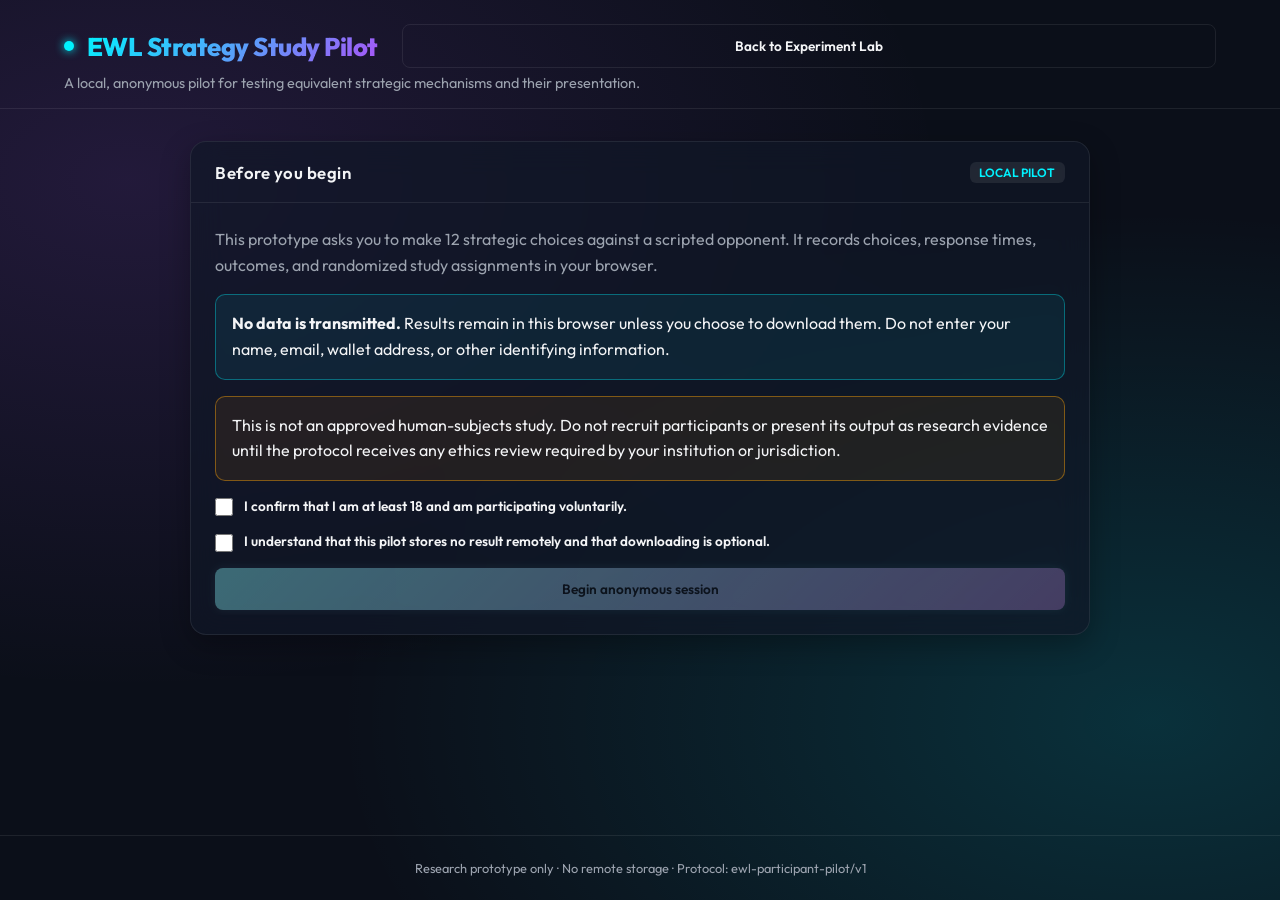
==== study.html @ 3eefcb8c "add anonymous EWL participant pilot" ====
<!DOCTYPE html>
<html lang="en">
<head>
    <meta charset="UTF-8">
    <meta name="viewport" content="width=device-width, initial-scale=1.0">
    <title>EWL Strategy Study Pilot</title>
    <link rel="preconnect" href="https://fonts.googleapis.com">
    <link rel="preconnect" href="https://fonts.gstatic.com" crossorigin>
    <link href="https://fonts.googleapis.com/css2?family=Outfit:wght@300;400;600;800&display=swap" rel="stylesheet">
    <link rel="stylesheet" href="style.css?v=4">
    <link rel="stylesheet" href="study.css?v=1">
</head>
<body class="study-page">
    <header class="app-header study-header">
        <div class="header-main">
            <div class="logo-container"><span class="pulse-dot"></span><h1>EWL Strategy Study Pilot</h1></div>
            <a class="btn btn-outline back-link" href="index.html">Back to Experiment Lab</a>
        </div>
        <p class="subtitle">A local, anonymous pilot for testing equivalent strategic mechanisms and their presentation.</p>
    </header>

    <main class="study-shell">
        <section id="consent-screen" class="study-screen active-study-screen">
            <div class="card glass study-card">
                <div class="card-header"><h2>Before you begin</h2><span class="badge">LOCAL PILOT</span></div>
                <div class="card-body consent-copy">
                    <p>This prototype asks you to make 12 strategic choices against a scripted opponent. It records choices, response times, outcomes, and randomized study assignments in your browser.</p>
                    <div class="notice-box">
                        <strong>No data is transmitted.</strong> Results remain in this browser unless you choose to download them. Do not enter your name, email, wallet address, or other identifying information.
                    </div>
                    <div class="notice-box warning-box">
                        This is not an approved human-subjects study. Do not recruit participants or present its output as research evidence until the protocol receives any ethics review required by your institution or jurisdiction.
                    </div>
                    <label class="consent-check"><input id="consent-age" type="checkbox"> I confirm that I am at least 18 and am participating voluntarily.</label>
                    <label class="consent-check"><input id="consent-local" type="checkbox"> I understand that this pilot stores no result remotely and that downloading is optional.</label>
                    <button id="btn-begin-study" class="btn btn-glow" disabled>Begin anonymous session</button>
                </div>
            </div>
        </section>

        <section id="game-screen" class="study-screen" hidden>
            <div class="study-status-row">
                <span id="session-label" class="badge"></span>
                <span id="round-label" class="badge badge-success">Round 1 of 12</span>
                <span id="mechanism-label" class="badge"></span>
            </div>

            <div class="study-grid">
                <div class="card glass study-card">
                    <div class="card-header"><h2>Choose your strategy</h2></div>
                    <div class="card-body">
                        <p id="condition-description" class="condition-description"></p>
                        <p id="coupling-description" class="coupling-description"></p>
                        <div class="strategy-grid">
                            <button class="strategy-button" data-strategy="C"><strong>C</strong><span>Cooperate / identity</span></button>
                            <button class="strategy-button" data-strategy="D"><strong>D</strong><span>Defect / flip</span></button>
                            <button class="strategy-button" data-strategy="Q"><strong>Q</strong><span>Extended phase strategy</span></button>
                        </div>
                        <p class="decision-note">The opponent's choice is hidden until you commit. Higher cumulative payoff is better.</p>
                    </div>
                </div>

                <div class="card glass study-card">
                    <div class="card-header"><h2>Payoff table</h2></div>
                    <div class="card-body">
                        <table class="payoff-table">
                            <thead><tr><th>You / opponent</th><th>C</th><th>D</th></tr></thead>
                            <tbody>
                                <tr><th>C</th><td>3 / 3</td><td>0 / 5</td></tr>
                                <tr><th>D</th><td>5 / 0</td><td>1 / 1</td></tr>
                            </tbody>
                        </table>
                        <p class="table-note">Q is an extended EWL strategy. Its measured outcome is converted to C/D before the same payoff table is applied.</p>
                        <div class="score-row">
                            <div><span>You</span><strong id="participant-score">0</strong></div>
                            <div><span>Opponent</span><strong id="opponent-score">0</strong></div>
                        </div>
                    </div>
                </div>
            </div>

            <div id="round-result" class="card glass result-card" hidden>
                <div class="card-body result-content">
                    <div><span class="eyebrow">ROUND RESULT</span><h2 id="outcome-heading"></h2><p id="outcome-detail"></p></div>
                    <button id="btn-next-round" class="btn btn-cyan">Next round</button>
                </div>
            </div>
        </section>

        <section id="debrief-screen" class="study-screen" hidden>
            <div class="card glass study-card">
                <div class="card-header"><h2>Session complete</h2><span class="badge badge-success">DEBRIEF</span></div>
                <div class="card-body debrief-copy">
                    <p id="debrief-summary"></p>
                    <div class="notice-box">
                        Both backend conditions use the same EWL probability distribution. The classical-correlated condition samples it conventionally; the EWL-simulator condition calculates it as an EWL statevector. This pilot can test framing and data collection, not quantum advantage.
                    </div>
                    <p id="assignment-reveal"></p>
                    <p id="integrity-status" class="integrity-status">Preparing integrity hash…</p>
                    <div class="button-row">
                        <button id="btn-download-json" class="btn btn-glow" disabled>Download JSON record</button>
                        <button id="btn-download-csv" class="btn btn-cyan" disabled>Download CSV events</button>
                        <button id="btn-new-session" class="btn btn-outline">Start a new session</button>
                    </div>
                </div>
            </div>
        </section>
    </main>

    <footer class="app-footer"><p>Research prototype only · No remote storage · Protocol: ewl-participant-pilot/v1</p></footer>
    <script src="ewl_core.js?v=1"></script>
    <script src="study.js?v=1"></script>
</body>
</html>
---- style.css ----
/* Quantum Cognitive & Game Simulator CSS styling */
:root {
    --bg-color: #0b0f19;
    --card-bg: rgba(17, 24, 39, 0.7);
    --border-color: rgba(255, 255, 255, 0.08);
    --text-primary: #f3f4f6;
    --text-secondary: #9ca3af;
    --cyan: #00f2fe;
    --purple: #a855f7;
    --glow-cyan: rgba(0, 242, 254, 0.35);
    --glow-purple: rgba(168, 85, 247, 0.35);
    --crimson: #ff0844;
    --glow-crimson: rgba(255, 8, 68, 0.5);
    --success: #10b981;
}

* {
    box-sizing: border-box;
    margin: 0;
    padding: 0;
}

body {
    background-color: var(--bg-color);
    color: var(--text-primary);
    font-family: 'Outfit', sans-serif;
    min-height: 100vh;
    display: flex;
    flex-direction: column;
    overflow-x: hidden;
    background-image: 
        radial-gradient(at 10% 20%, rgba(168, 85, 247, 0.15) 0px, transparent 50%),
        radial-gradient(at 90% 80%, rgba(0, 242, 254, 0.15) 0px, transparent 50%);
}

/* Collapse Flash Screen Overlay */
.flash-overlay {
    position: fixed;
    top: 0;
    left: 0;
    width: 100vw;
    height: 100vh;
    background-color: #fff;
    z-index: 9999;
    pointer-events: none;
    opacity: 0;
    transition: opacity 0.05s ease-out;
}

.flash-overlay.active {
    opacity: 0.95;
    transition: none;
}

/* Header & Tabs */
.app-header {
    padding: 1.5rem 4rem 1rem;
    display: flex;
    flex-direction: column;
    border-bottom: 1px solid var(--border-color);
}

.header-main {
    display: flex;
    justify-content: space-between;
    align-items: center;
    flex-wrap: wrap;
    gap: 1.5rem;
}

.logo-container {
    display: flex;
    align-items: center;
    gap: 0.8rem;
}

.pulse-dot {
    width: 10px;
    height: 10px;
    background-color: var(--cyan);
    border-radius: 50%;
    box-shadow: 0 0 10px var(--cyan);
    animation: pulse 2s infinite;
}

.app-header h1 {
    font-size: 1.6rem;
    font-weight: 800;
    background: linear-gradient(135deg, var(--cyan) 0%, var(--purple) 100%);
    -webkit-background-clip: text;
    -webkit-text-fill-color: transparent;
    letter-spacing: -0.5px;
}

.subtitle {
    font-size: 0.9rem;
    color: var(--text-secondary);
    margin-top: 0.4rem;
}

/* Tabs Navigation styling */
.tabs-navigation {
    display: flex;
    background: rgba(255, 255, 255, 0.03);
    border: 1px solid var(--border-color);
    border-radius: 12px;
    padding: 0.3rem;
    gap: 0.3rem;
}

.tab-btn {
    font-family: inherit;
    font-size: 0.85rem;
    font-weight: 600;
    color: var(--text-secondary);
    background: transparent;
    border: none;
    border-radius: 8px;
    padding: 0.6rem 1.2rem;
    cursor: pointer;
    transition: all 0.2s ease;
}

.tab-btn:hover {
    color: var(--text-primary);
    background: rgba(255, 255, 255, 0.03);
}

.tab-btn.active {
    color: #0b0f19;
    background: linear-gradient(135deg, var(--cyan) 0%, var(--purple) 100%);
    box-shadow: 0 4px 12px rgba(0, 242, 254, 0.2);
}

/* Tabs Content Display */
.tab-content {
    display: none;
}

.tab-content.active-content {
    display: flex;
    flex-direction: column;
    gap: 1.5rem;
}

.lab-default-panel[hidden],
.experiment-workbench[hidden] {
    display: none;
}

/* Main Container Grid */
.app-container {
    flex: 1;
    display: grid;
    grid-template-columns: 380px 1fr;
    gap: 2rem;
    padding: 2rem 4rem;
    max-width: 1600px;
    width: 100%;
    margin: 0 auto;
}

.controls-panel, .visuals-panel {
    display: flex;
    flex-direction: column;
    gap: 1.5rem;
}

.visualizer-panel {
    display: flex;
    flex-direction: column;
    gap: 1.5rem;
    min-width: 0;
}

/* Glass Cards */
.card {
    background: var(--card-bg);
    border: 1px solid var(--border-color);
    border-radius: 16px;
    backdrop-filter: blur(16px);
    -webkit-backdrop-filter: blur(16px);
    overflow: hidden;
    box-shadow: 0 10px 30px rgba(0, 0, 0, 0.3);
    transition: transform 0.2s ease, border-color 0.2s ease;
}

.card:hover {
    border-color: rgba(255, 255, 255, 0.15);
}

.card-header {
    padding: 1.2rem 1.5rem;
    border-bottom: 1px solid var(--border-color);
    display: flex;
    justify-content: space-between;
    align-items: center;
}

.card-header h2 {
    font-size: 1.05rem;
    font-weight: 600;
    letter-spacing: 0.5px;
    color: var(--text-primary);
}

.card-body {
    padding: 1.5rem;
}

/* Reproducible Experiment Lab */
.experiment-workbench {
    display: flex;
    flex-direction: column;
    gap: 1.5rem;
}

.eyebrow {
    margin: 0 0 0.25rem;
    color: var(--cyan);
    font-size: 0.7rem;
    font-weight: 800;
    letter-spacing: 0.13em;
}

.experiment-kind {
    margin: 0 0 0.65rem;
    color: var(--cyan);
    font-size: 0.8rem;
    font-weight: 700;
    text-transform: uppercase;
    letter-spacing: 0.08em;
}

.experiment-summary,
.experiment-result-copy p,
.contribution-steps {
    color: var(--text-secondary);
    line-height: 1.6;
}

.experiment-summary {
    margin: 0;
}

.experiment-comparison {
    display: grid;
    grid-template-columns: repeat(2, minmax(0, 1fr));
    gap: 1.5rem;
}

.comparison-card {
    min-height: 165px;
}

.hypothesis-card {
    border-color: rgba(168, 85, 247, 0.45);
}

.baseline-card {
    border-color: rgba(0, 242, 254, 0.45);
}

.comparison-card p {
    margin: 0;
    color: var(--text-primary);
    line-height: 1.65;
}

.experiment-results-body {
    display: grid;
    grid-template-columns: minmax(260px, 1.1fr) minmax(230px, 0.9fr);
    gap: 1.5rem;
    align-items: center;
}

.experiment-chart-container {
    height: 245px;
}

.experiment-result-copy {
    display: flex;
    flex-direction: column;
    gap: 0.8rem;
}

.experiment-result-copy p {
    margin: 0;
}

.interpretation-boundary {
    border-left: 3px solid var(--crimson);
    padding-left: 0.8rem;
    color: #fda4af !important;
    font-size: 0.9rem;
}

.source-link {
    color: var(--cyan);
    font-weight: 700;
    text-decoration: none;
}

.source-link:hover {
    text-decoration: underline;
}

.reproduction-command {
    display: block;
    padding: 0.85rem 1rem;
    color: #a7f3d0;
    background: rgba(5, 8, 15, 0.85);
    border: 1px solid var(--border-color);
    border-radius: 8px;
    overflow-x: auto;
    white-space: nowrap;
}

.reproduction-note {
    margin: 0.8rem 0 0;
    color: var(--text-secondary);
    font-size: 0.88rem;
    line-height: 1.5;
}

.participant-study-link {
    display: inline-flex;
    margin-top: 1rem;
    text-decoration: none;
}

.participant-study-link[hidden] {
    display: none;
}

.contribution-steps {
    margin: 0 0 1.25rem;
    padding-left: 1.25rem;
}

.contribution-steps li + li {
    margin-top: 0.65rem;
}

.contribution-link {
    display: inline-flex;
    text-decoration: none;
    justify-content: center;
}

/* Controls Elements */
.input-group {
    margin-bottom: 1.2rem;
    display: flex;
    flex-direction: column;
    gap: 0.5rem;
}

.input-group:last-child {
    margin-bottom: 0;
}

label {
    font-size: 0.85rem;
    color: var(--text-secondary);
    font-weight: 600;
}

select {
    background: rgba(255, 255, 255, 0.05);
    border: 1px solid var(--border-color);
    border-radius: 8px;
    color: var(--text-primary);
    padding: 0.6rem 0.8rem;
    font-family: inherit;
    font-size: 0.9rem;
    outline: none;
    cursor: pointer;
}

select:focus {
    border-color: var(--cyan);
}

input[type="range"] {
    -webkit-appearance: none;
    width: 100%;
    height: 6px;
    background: rgba(255, 255, 255, 0.1);
    border-radius: 3px;
    outline: none;
}

input[type="range"]::-webkit-slider-thumb {
    -webkit-appearance: none;
    width: 18px;
    height: 18px;
    border-radius: 50%;
    background: var(--cyan);
    cursor: pointer;
    box-shadow: 0 0 8px var(--cyan);
    transition: background 0.15s ease;
}

input[type="range"]::-webkit-slider-thumb:hover {
    background: #fff;
}

.badge {
    background: rgba(255, 255, 255, 0.08);
    color: var(--cyan);
    padding: 0.2rem 0.6rem;
    border-radius: 6px;
    font-size: 0.75rem;
    font-weight: 600;
    align-self: flex-start;
}

.badge-success {
    color: var(--success);
    background: rgba(16, 185, 129, 0.1);
    border: 1px solid rgba(16, 185, 129, 0.2);
}

.badge-collapse {
    color: var(--crimson);
    background: rgba(255, 8, 68, 0.1);
    border: 1px solid rgba(255, 8, 68, 0.2);
    animation: flash-badge 1s infinite;
}

/* Buttons */
.grid-2col {
    display: grid;
    grid-template-columns: 1fr 1fr;
    gap: 1.2rem;
    margin-bottom: 1.5rem;
}

@media (max-width: 900px) {
    .grid-2col {
        grid-template-columns: 1fr;
    }
}

.visualizer-overlay-info {
    position: absolute;
    bottom: 12px;
    left: 15px;
    background: rgba(11, 15, 25, 0.75);
    backdrop-filter: blur(8px);
    border: 1px solid var(--border-color);
    border-radius: 8px;
    padding: 6px 12px;
    font-size: 0.75rem;
    color: var(--text-secondary);
    display: flex;
    gap: 15px;
}

.button-row {
    display: flex;
    gap: 1rem;
    margin-bottom: 1.2rem;
}

.button-row-vertical {
    display: flex;
    flex-direction: column;
    gap: 0.8rem;
}

.btn {
    flex: 1;
    font-family: inherit;
    font-weight: 600;
    font-size: 0.85rem;
    padding: 0.75rem 1rem;
    border-radius: 8px;
    border: none;
    cursor: pointer;
    outline: none;
    transition: all 0.2s ease;
    text-align: center;
}

.btn-cyan {
    background: linear-gradient(135deg, #00f2fe 0%, #4facfe 100%);
    color: #0b0f19;
}

.btn-cyan:hover {
    box-shadow: 0 0 15px var(--glow-cyan);
    transform: translateY(-1px);
}

.btn-purple {
    background: linear-gradient(135deg, #a855f7 0%, #7c3aed 100%);
    color: #fff;
}

.btn-purple:hover {
    box-shadow: 0 0 15px var(--glow-purple);
    transform: translateY(-1px);
}

.btn-outline {
    background: transparent;
    border: 1px solid var(--border-color);
    color: var(--text-primary);
}

.btn-outline:hover {
    background: rgba(255, 255, 255, 0.05);
    border-color: rgba(255, 255, 255, 0.2);
}

.btn-glow {
    background: linear-gradient(135deg, var(--cyan) 0%, var(--purple) 100%);
    color: #0b0f19;
    box-shadow: 0 0 10px rgba(0, 242, 254, 0.2);
}

.btn-glow.active {
    animation: button-glow 1.5s infinite alternate;
    color: #fff;
}

.btn-crimson {
    background: linear-gradient(135deg, #ef4444 0%, #ff0844 100%);
    color: #ffffff;
    font-weight: 700;
    box-shadow: 0 0 12px var(--glow-crimson);
}

.btn-crimson:hover {
    box-shadow: 0 0 20px var(--glow-crimson);
    transform: translateY(-1px);
}

.card-instruction {
    font-size: 0.8rem;
    color: var(--text-secondary);
    margin-bottom: 0.6rem;
    font-weight: 500;
}

.experiment-info {
    margin-top: 1rem;
    padding: 0.8rem 1rem;
    background: rgba(255, 255, 255, 0.03);
    border-radius: 8px;
    border: 1px dashed var(--border-color);
}

.experiment-info p {
    font-size: 0.8rem;
    color: var(--text-secondary);
    line-height: 1.4;
}

/* Visualization Panels */
.visual-card .card-body {
    padding: 0;
}

.canvas-container {
    position: relative;
    height: 380px;
    background-color: rgba(0, 0, 0, 0.15);
    display: flex;
    justify-content: center;
    align-items: center;
}

#vector-canvas {
    width: 100%;
    height: 100%;
}

.axis-labels {
    position: absolute;
    top: 0;
    left: 0;
    width: 100%;
    height: 100%;
    pointer-events: none;
    padding: 1.5rem;
}

.axis-labels span {
    position: absolute;
    font-size: 0.75rem;
    font-weight: 600;
    color: var(--text-secondary);
}

.label-top {
    top: 1rem;
    left: 50%;
    transform: translateX(-50%);
    color: var(--cyan) !important;
}

.label-bottom {
    bottom: 1rem;
    left: 50%;
    transform: translateX(-50%);
}

.label-right {
    right: 1rem;
    top: 50%;
    transform: translateY(-50%);
    color: var(--purple) !important;
}

.label-left {
    left: 1rem;
    top: 50%;
    transform: translateY(-50%);
}

/* Payoff Matrix Panel styling */
.matrix-container {
    padding: 2rem;
    background-color: rgba(0, 0, 0, 0.15);
    display: flex;
    justify-content: center;
    align-items: center;
    height: 380px;
}

.payoff-grid {
    display: grid;
    grid-template-columns: 110px 1fr 1fr;
    grid-template-rows: 50px 1fr 1fr;
    gap: 10px;
    width: 100%;
    max-width: 500px;
    height: 300px;
}

.grid-header {
    display: flex;
    justify-content: center;
    align-items: center;
    font-size: 0.85rem;
    font-weight: 600;
    color: var(--text-secondary);
    text-align: center;
}

.grid-row-header {
    display: flex;
    justify-content: flex-end;
    align-items: center;
    padding-right: 15px;
    font-size: 0.85rem;
    font-weight: 600;
    color: var(--text-secondary);
}

.grid-cell {
    background: rgba(255, 255, 255, 0.03);
    border: 1px solid var(--border-color);
    border-radius: 12px;
    display: flex;
    flex-direction: column;
    justify-content: center;
    align-items: center;
    position: relative;
    transition: all 0.3s ease;
    cursor: default;
}

.grid-cell:hover {
    border-color: rgba(255, 255, 255, 0.12);
    background: rgba(255, 255, 255, 0.05);
}

.payoff-label {
    font-size: 0.7rem;
    text-transform: uppercase;
    color: var(--text-secondary);
    font-weight: 600;
    margin-bottom: 2px;
}

.payoff-vals {
    font-size: 1.4rem;
    font-weight: 700;
    color: var(--text-primary);
}

.cell-prob {
    position: absolute;
    bottom: 8px;
    right: 8px;
    font-size: 0.75rem;
    font-weight: 600;
    color: var(--cyan);
    background: rgba(0, 242, 254, 0.08);
    padding: 1px 5px;
    border-radius: 4px;
}

/* Active Highlight for game cells */
.grid-cell.active-cell {
    border-color: var(--cyan);
    box-shadow: inset 0 0 15px rgba(0, 242, 254, 0.15), 0 0 10px rgba(0, 242, 254, 0.1);
    background: rgba(0, 242, 254, 0.06);
}

.grid-cell.active-cell .payoff-vals {
    color: #fff;
}

.grid-cell.active-cell .cell-prob {
    background: var(--cyan);
    color: #0b0f19;
}

/* Spinozist Dual Canvases styling */
.dual-canvas-container {
    display: flex;
    justify-content: space-around;
    align-items: center;
    height: 380px;
    background-color: rgba(0, 0, 0, 0.15);
    padding: 1rem;
}

.canvas-wrapper {
    display: flex;
    flex-direction: column;
    align-items: center;
    width: 45%;
    gap: 0.8rem;
}

.canvas-title {
    font-size: 0.8rem;
    font-weight: 600;
    color: var(--text-secondary);
}

.canvas-relative {
    position: relative;
    width: 100%;
    max-width: 200px;
    height: 200px;
}

.canvas-relative canvas {
    width: 100%;
    height: 100%;
    display: block;
}

.canvas-axis-labels {
    position: absolute;
    top: 0;
    left: 0;
    width: 100%;
    height: 100%;
    pointer-events: none;
}

.canvas-axis-labels span {
    position: absolute;
    font-size: 0.7rem;
    font-weight: 600;
    color: var(--text-secondary);
}

.canvas-axis-labels .lbl-top {
    top: 2px;
    left: 50%;
    transform: translateX(-50%);
    color: var(--cyan) !important;
}

.canvas-axis-labels .lbl-right {
    right: 2px;
    top: 50%;
    transform: translateY(-50%);
    color: var(--purple) !important;
}

/* Spinozist Harmony Meter */
.harmony-gauge {
    display: flex;
    flex-direction: column;
    gap: 0.4rem;
}

.harmony-label-row {
    display: flex;
    justify-content: space-between;
    align-items: center;
    font-size: 0.85rem;
    font-weight: 600;
    color: var(--text-secondary);
}

.harmony-bar-container {
    width: 100%;
    height: 10px;
    background: rgba(255, 255, 255, 0.05);
    border-radius: 5px;
    overflow: hidden;
    border: 1px solid var(--border-color);
}

.harmony-bar {
    height: 100%;
    border-radius: 5px;
    transition: width 0.3s cubic-bezier(0.4, 0, 0.2, 1);
}

.harmony-bar.agree {
    background: linear-gradient(90deg, var(--cyan) 0%, var(--success) 100%);
    box-shadow: 0 0 10px var(--glow-cyan);
}

.harmony-bar.disagree {
    background: linear-gradient(90deg, var(--purple) 0%, var(--crimson) 100%);
    box-shadow: 0 0 10px var(--glow-purple);
}

/* Chart Container */
.canvas-container-3d {
    width: 100%;
    height: 320px;
    position: relative;
    overflow: hidden;
    border-radius: 12px;
    background: rgba(5, 8, 15, 0.85);
}

#microtubule-3d-canvas {
    width: 100%;
    height: 100%;
}

/* Logs Console */
.log-card {
    flex: 1;
}

.log-container {
    height: 150px;
    overflow-y: auto;
    font-family: monospace;
    font-size: 0.8rem;
    display: flex;
    flex-direction: column;
    gap: 0.4rem;
    background: rgba(0, 0, 0, 0.2);
    border-radius: 8px;
    padding: 0.8rem 1rem;
    border: 1px solid rgba(255, 255, 255, 0.05);
}

.log-entry {
    line-height: 1.4;
}

.log-entry.system {
    color: #6b7280;
}

.log-entry.info {
    color: #60a5fa;
}

.log-entry.success {
    color: var(--success);
}

.log-entry.collapse {
    color: var(--crimson);
    font-weight: bold;
    animation: log-flash 0.5s ease-out;
}

/* Footer */
.app-footer {
    padding: 1.5rem;
    text-align: center;
    border-top: 1px solid var(--border-color);
    font-size: 0.8rem;
    color: var(--text-secondary);
}

/* Animations */
@keyframes pulse {
    0% { transform: scale(1); box-shadow: 0 0 10px var(--cyan); }
    50% { transform: scale(1.1); box-shadow: 0 0 20px var(--cyan); }
    100% { transform: scale(1); box-shadow: 0 0 10px var(--cyan); }
}

@keyframes button-glow {
    0% {
        background: linear-gradient(135deg, var(--cyan) 0%, var(--purple) 100%);
        box-shadow: 0 0 10px rgba(0, 242, 254, 0.4);
    }
    100% {
        background: linear-gradient(135deg, var(--purple) 0%, var(--cyan) 100%);
        box-shadow: 0 0 25px rgba(168, 85, 247, 0.7);
    }
}

@keyframes log-flash {
    0% { background-color: rgba(255, 8, 68, 0.2); }
    100% { background-color: transparent; }
}

@keyframes flash-badge {
    0%, 100% { opacity: 1; }
    50% { opacity: 0.5; }
}

/* Responsive */
@media(max-width: 1024px) {
    .app-container {
        grid-template-columns: 1fr;
        padding: 1.5rem;
    }
    .app-header {
        padding: 1.5rem;
    }
    .experiment-comparison,
    .experiment-results-body {
        grid-template-columns: 1fr;
    }
}
---- study.css ----
.study-page {
    min-height: 100vh;
}

.study-header .header-main {
    width: 100%;
}

.back-link {
    text-decoration: none;
    white-space: nowrap;
}

.study-shell {
    width: min(1100px, calc(100% - 2rem));
    margin: 0 auto;
    padding: 2rem 0 4rem;
    flex: 1;
}

.study-screen {
    display: none;
}

.study-screen.active-study-screen {
    display: block;
}

.study-card {
    max-width: 900px;
    margin: 0 auto;
}

.consent-copy,
.debrief-copy {
    display: flex;
    flex-direction: column;
    gap: 1rem;
    color: var(--text-secondary);
    line-height: 1.6;
}

.consent-copy p,
.debrief-copy p {
    margin: 0;
}

.notice-box {
    padding: 1rem;
    border: 1px solid rgba(0, 242, 254, 0.35);
    border-radius: 10px;
    background: rgba(0, 242, 254, 0.07);
    color: var(--text-primary);
}

.warning-box {
    border-color: rgba(245, 158, 11, 0.45);
    background: rgba(245, 158, 11, 0.08);
}

.consent-check {
    display: flex;
    align-items: flex-start;
    gap: 0.7rem;
    color: var(--text-primary);
    line-height: 1.45;
    cursor: pointer;
}

.consent-check input {
    width: 18px;
    height: 18px;
    margin-top: 0.1rem;
    accent-color: var(--cyan);
}

.btn:disabled {
    opacity: 0.45;
    cursor: not-allowed;
    filter: grayscale(0.6);
}

.study-status-row {
    display: flex;
    flex-wrap: wrap;
    gap: 0.65rem;
    margin-bottom: 1rem;
}

.study-grid {
    display: grid;
    grid-template-columns: minmax(0, 1.25fr) minmax(290px, 0.75fr);
    gap: 1.5rem;
}

.study-grid .study-card {
    width: 100%;
}

.condition-description,
.coupling-description,
.decision-note,
.table-note {
    color: var(--text-secondary);
    line-height: 1.55;
}

.coupling-description {
    padding: 0.65rem 0.8rem;
    border-left: 3px solid var(--cyan);
    background: rgba(0, 242, 254, 0.05);
}

.strategy-grid {
    display: grid;
    grid-template-columns: repeat(3, minmax(0, 1fr));
    gap: 0.8rem;
    margin: 1.25rem 0;
}

.strategy-button {
    min-height: 118px;
    display: flex;
    flex-direction: column;
    justify-content: center;
    align-items: center;
    gap: 0.45rem;
    border: 1px solid var(--border-color);
    border-radius: 12px;
    color: var(--text-primary);
    background: rgba(255, 255, 255, 0.04);
    font-family: inherit;
    cursor: pointer;
    transition: transform 0.15s ease, border-color 0.15s ease, background 0.15s ease;
}

.strategy-button:hover:not(:disabled) {
    transform: translateY(-2px);
    border-color: var(--cyan);
    background: rgba(0, 242, 254, 0.08);
}

.strategy-button strong {
    font-size: 2rem;
    color: var(--cyan);
}

.strategy-button span {
    font-size: 0.78rem;
    color: var(--text-secondary);
}

.strategy-button:disabled {
    opacity: 0.45;
    cursor: not-allowed;
}

.payoff-table {
    width: 100%;
    border-collapse: collapse;
    text-align: center;
    color: var(--text-primary);
}

.payoff-table th,
.payoff-table td {
    padding: 0.75rem;
    border: 1px solid var(--border-color);
}

.payoff-table th {
    color: var(--cyan);
    background: rgba(255, 255, 255, 0.03);
}

.score-row {
    display: grid;
    grid-template-columns: 1fr 1fr;
    gap: 0.8rem;
    margin-top: 1.25rem;
}

.score-row div {
    display: flex;
    justify-content: space-between;
    align-items: center;
    padding: 0.8rem;
    border: 1px solid var(--border-color);
    border-radius: 10px;
}

.score-row span {
    color: var(--text-secondary);
}

.score-row strong {
    color: var(--cyan);
    font-size: 1.4rem;
}

.result-card {
    margin-top: 1.5rem;
}

.result-content {
    display: flex;
    justify-content: space-between;
    align-items: center;
    gap: 1rem;
}

.result-content h2,
.result-content p {
    margin: 0.3rem 0 0;
}

.integrity-status {
    font-family: monospace;
    overflow-wrap: anywhere;
    color: #a7f3d0;
}

@media(max-width: 800px) {
    .study-header .header-main,
    .result-content {
        align-items: flex-start;
        flex-direction: column;
    }

    .study-grid {
        grid-template-columns: 1fr;
    }

    .strategy-grid {
        grid-template-columns: 1fr;
    }
}
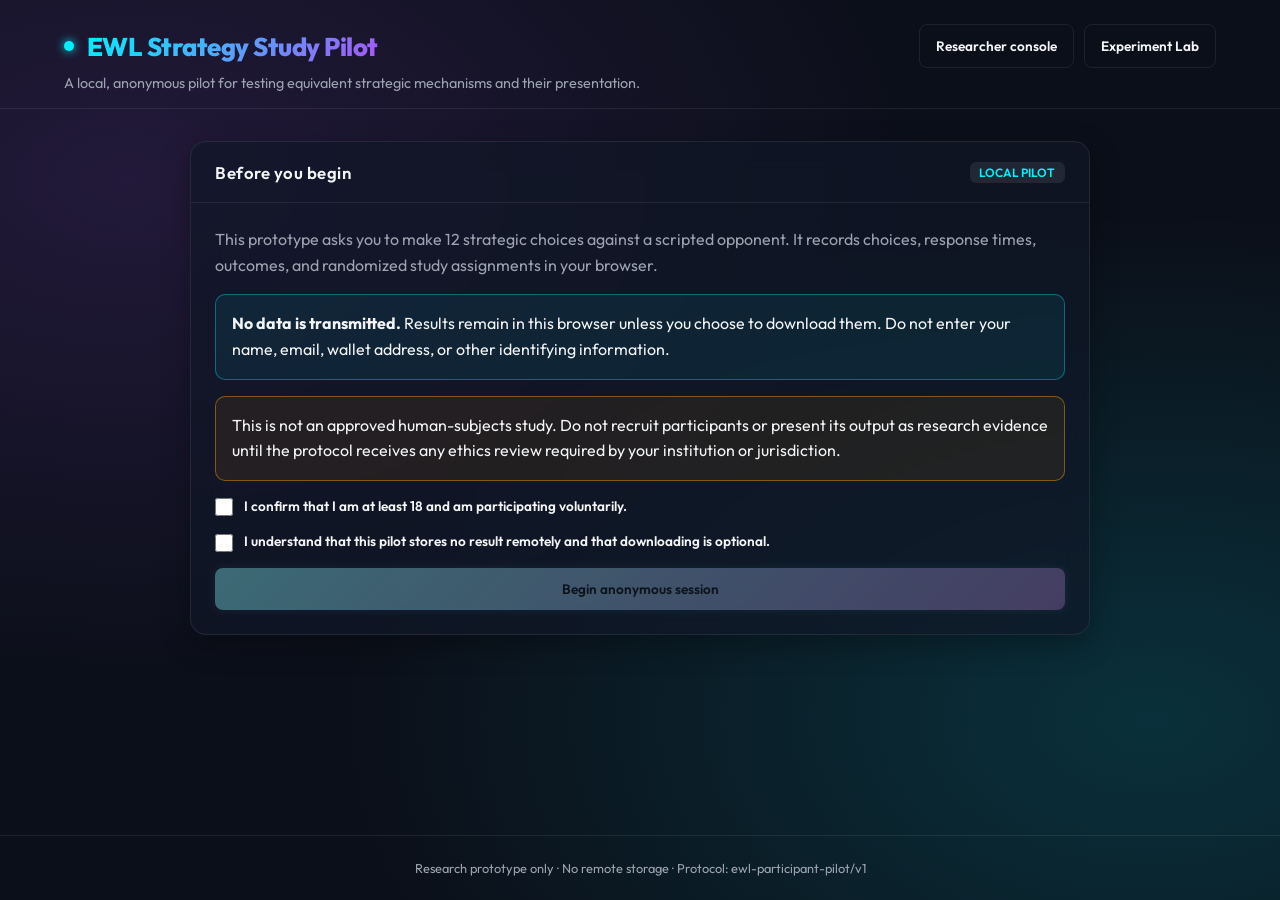
==== commit 85838a26: "add EWL researcher console, with validation gaps closed Completes the browser-only researcher consol" ====
--- a/study.html
+++ b/study.html
@@ -14,7 +14,10 @@
     <header class="app-header study-header">
         <div class="header-main">
             <div class="logo-container"><span class="pulse-dot"></span><h1>EWL Strategy Study Pilot</h1></div>
-            <a class="btn btn-outline back-link" href="index.html">Back to Experiment Lab</a>
+            <div class="study-header-links">
+                <a class="btn btn-outline back-link" href="researcher.html">Researcher console</a>
+                <a class="btn btn-outline back-link" href="index.html">Experiment Lab</a>
+            </div>
         </div>
         <p class="subtitle">A local, anonymous pilot for testing equivalent strategic mechanisms and their presentation.</p>
     </header>
@@ -108,6 +111,7 @@
     </main>
 
     <footer class="app-footer"><p>Research prototype only · No remote storage · Protocol: ewl-participant-pilot/v1</p></footer>
+    <script src="sha256_fallback.js?v=1"></script>
     <script src="ewl_core.js?v=1"></script>
     <script src="study.js?v=1"></script>
 </body>
--- a/study.css
+++ b/study.css
@@ -10,6 +10,8 @@
     text-decoration: none;
     white-space: nowrap;
 }
+
+.study-header-links { display: flex; gap: 0.6rem; }
 
 .study-shell {
     width: min(1100px, calc(100% - 2rem));
@@ -227,6 +229,8 @@
         flex-direction: column;
     }
 
+    .study-header-links { width: 100%; flex-direction: column; }
+
     .study-grid {
         grid-template-columns: 1fr;
     }
